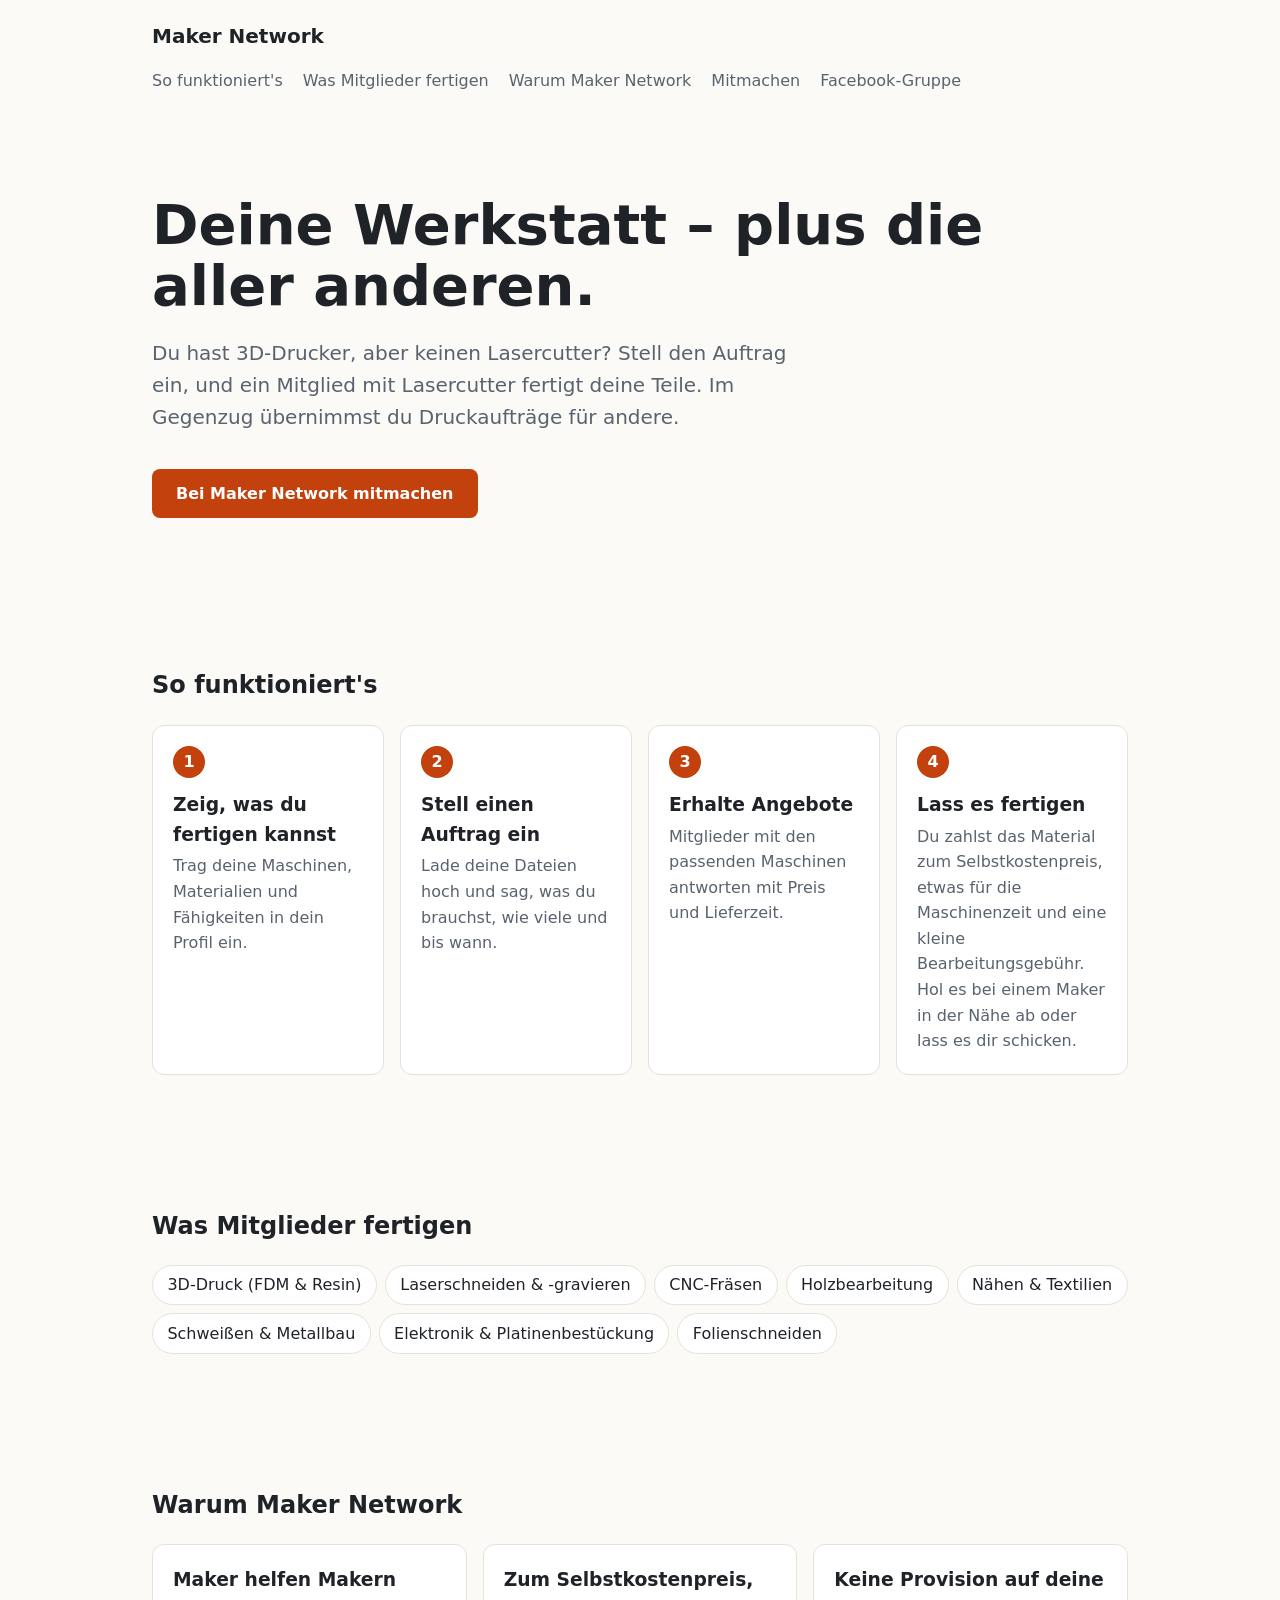
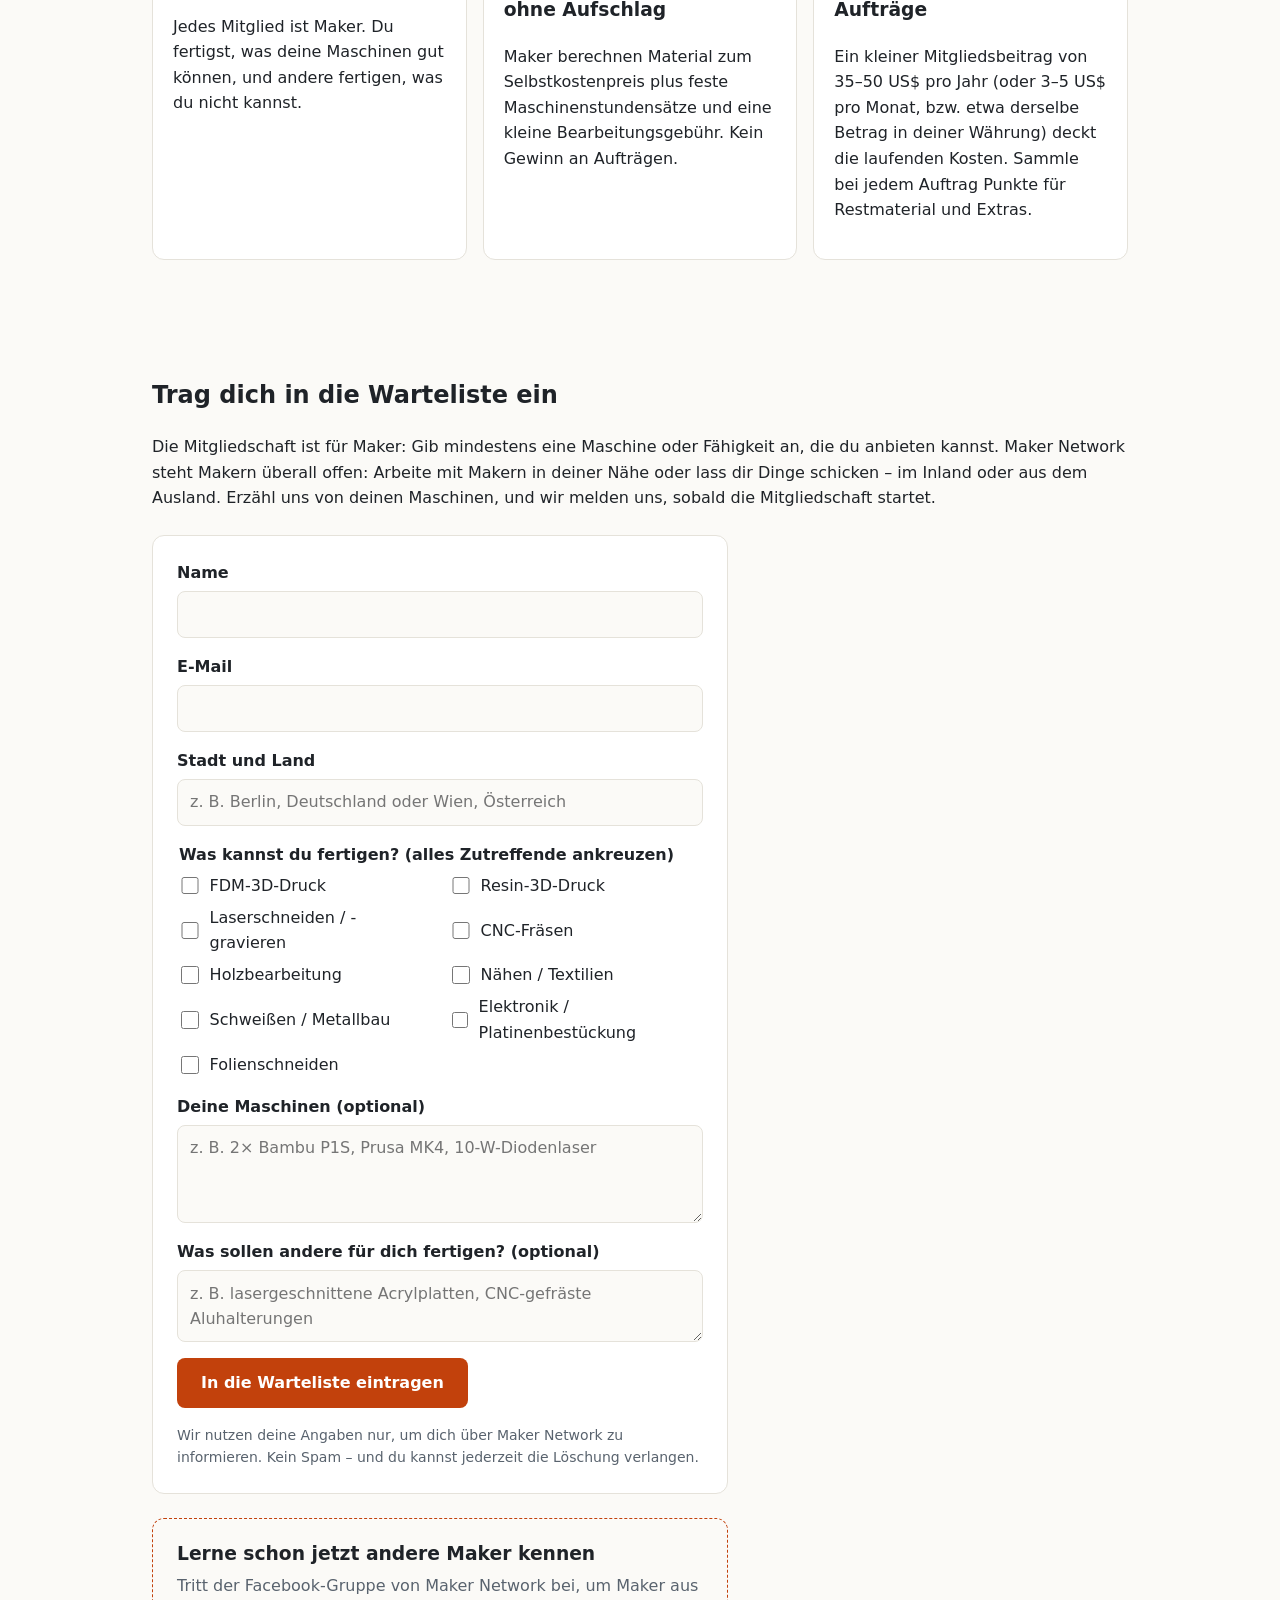
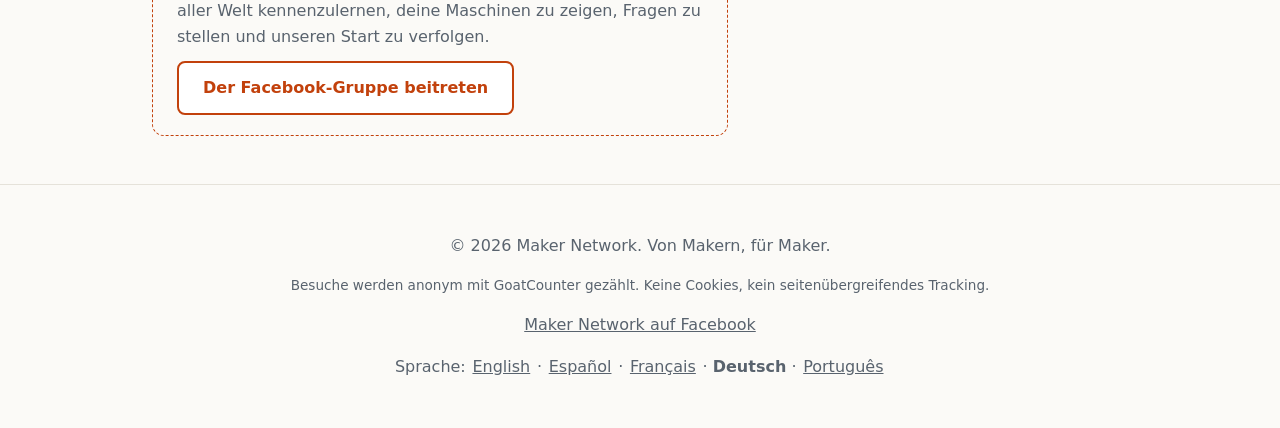
==== de/index.html @ f3e30fc7 "Add Spanish, French, German and Portuguese versions of the website The page is now generated from sr" ====
<!DOCTYPE html>
<html lang="de">
<head>
  <meta charset="utf-8">
  <meta name="viewport" content="width=device-width, initial-scale=1">
  <title>Maker Network: Maker fertigen füreinander</title>
  <meta name="description" content="Ein Netzwerk von Makern, die Dinge füreinander fertigen. Stelle einen Auftrag ein, und ein Mitglied mit der passenden Maschine fertigt ihn – zum Selbstkostenpreis.">
  <link rel="stylesheet" href="../styles.css">
<link rel="alternate" hreflang="en" href="https://macdat-git.github.io/maker-network-website/">
  <link rel="alternate" hreflang="es" href="https://macdat-git.github.io/maker-network-website/es/">
  <link rel="alternate" hreflang="fr" href="https://macdat-git.github.io/maker-network-website/fr/">
  <link rel="alternate" hreflang="de" href="https://macdat-git.github.io/maker-network-website/de/">
  <link rel="alternate" hreflang="pt" href="https://macdat-git.github.io/maker-network-website/pt/">
  <link rel="alternate" hreflang="x-default" href="https://macdat-git.github.io/maker-network-website/">
  <meta property="og:type" content="website">
  <meta property="og:title" content="Maker Network: Maker fertigen füreinander">
  <meta property="og:description" content="Maker auf der ganzen Welt fertigen füreinander – zum Selbstkostenpreis. Trag dich in die Warteliste ein.">
  <meta property="og:url" content="https://macdat-git.github.io/maker-network-website/de/">
  <meta property="og:locale" content="de_DE">
  <meta property="og:image" content="https://macdat-git.github.io/maker-network-website/social-preview.png">
  <meta property="og:image:width" content="1640">
  <meta property="og:image:height" content="856">
  <meta name="twitter:card" content="summary_large_image">
</head>
<body>
  <header class="site-header">
    <a class="logo" href="./">Maker Network</a>
    <nav>
      <a href="#how">So funktioniert's</a>
      <a href="#capabilities">Was Mitglieder fertigen</a>
      <a href="#why">Warum Maker Network</a>
      <a href="#join">Mitmachen</a>
      <a href="https://www.facebook.com/groups/957347337170363" target="_blank" rel="noopener" data-goatcounter-click="facebook-group-menu">Facebook-Gruppe</a>
    </nav>
  </header>

  <main>
    <section class="hero">
      <h1>Deine Werkstatt – plus die aller anderen.</h1>
      <p>Du hast 3D-Drucker, aber keinen Lasercutter? Stell den Auftrag ein, und ein Mitglied mit Lasercutter fertigt deine Teile. Im Gegenzug übernimmst du Druckaufträge für andere.</p>
      <a class="button" href="#join" data-goatcounter-click="join-button-top">Bei Maker Network mitmachen</a>
    </section>

    <section id="how">
      <h2>So funktioniert's</h2>
      <ol class="steps">
        <li><h3>Zeig, was du fertigen kannst</h3><p>Trag deine Maschinen, Materialien und Fähigkeiten in dein Profil ein.</p></li>
        <li><h3>Stell einen Auftrag ein</h3><p>Lade deine Dateien hoch und sag, was du brauchst, wie viele und bis wann.</p></li>
        <li><h3>Erhalte Angebote</h3><p>Mitglieder mit den passenden Maschinen antworten mit Preis und Lieferzeit.</p></li>
        <li><h3>Lass es fertigen</h3><p>Du zahlst das Material zum Selbstkostenpreis, etwas für die Maschinenzeit und eine kleine Bearbeitungsgebühr. Hol es bei einem Maker in der Nähe ab oder lass es dir schicken.</p></li>
      </ol>
    </section>

    <section id="capabilities">
      <h2>Was Mitglieder fertigen</h2>
      <ul class="tags">
        <li>3D-Druck (FDM &amp; Resin)</li>
        <li>Laserschneiden &amp; -gravieren</li>
        <li>CNC-Fräsen</li>
        <li>Holzbearbeitung</li>
        <li>Nähen &amp; Textilien</li>
        <li>Schweißen &amp; Metallbau</li>
        <li>Elektronik &amp; Platinenbestückung</li>
        <li>Folienschneiden</li>
      </ul>
    </section>

    <section id="why">
      <h2>Warum Maker Network</h2>
      <div class="cards">
        <article class="card">
          <h3>Maker helfen Makern</h3>
          <p>Jedes Mitglied ist Maker. Du fertigst, was deine Maschinen gut können, und andere fertigen, was du nicht kannst.</p>
        </article>
        <article class="card">
          <h3>Zum Selbstkostenpreis, ohne Aufschlag</h3>
          <p>Maker berechnen Material zum Selbstkostenpreis plus feste Maschinenstundensätze und eine kleine Bearbeitungsgebühr. Kein Gewinn an Aufträgen.</p>
        </article>
        <article class="card">
          <h3>Keine Provision auf deine Aufträge</h3>
          <p>Ein kleiner Mitgliedsbeitrag von 35–50 US$ pro Jahr (oder 3–5 US$ pro Monat, bzw. etwa derselbe Betrag in deiner Währung) deckt die laufenden Kosten. Sammle bei jedem Auftrag Punkte für Restmaterial und Extras.</p>
        </article>
      </div>
    </section>

    <section id="join">
      <h2>Trag dich in die Warteliste ein</h2>
      <p>Die Mitgliedschaft ist für Maker: Gib mindestens eine Maschine oder Fähigkeit an, die du anbieten kannst. Maker Network steht Makern überall offen: Arbeite mit Makern in deiner Nähe oder lass dir Dinge schicken – im Inland oder aus dem Ausland. Erzähl uns von deinen Maschinen, und wir melden uns, sobald die Mitgliedschaft startet.</p>

      <!-- To turn the form on: create a free form at https://formspree.io (or a similar
           form service), then put its endpoint URL in data-endpoint below. -->
      <form id="signup" class="signup" method="POST" data-endpoint="https://formspree.io/f/meagjonw"
        data-msg-soon="Die Warteliste öffnet bald." data-msg-tick="Bitte kreuze mindestens eine Sache an, die du fertigen kannst." data-msg-sending="Wird gesendet …"
        data-msg-thanks="Danke! Du stehst auf der Liste. Wir melden uns, sobald die Mitgliedschaft startet." data-msg-error="Leider ist etwas schiefgelaufen. Bitte versuch es noch einmal.">
        <input type="hidden" name="language" value="de">
        <div class="field">
          <label for="name">Name</label>
          <input id="name" name="name" autocomplete="name" required>
        </div>
        <div class="field">
          <label for="email">E-Mail</label>
          <input id="email" name="email" type="email" autocomplete="email" required>
        </div>
        <div class="field">
          <label for="area">Stadt und Land</label>
          <input id="area" name="area" placeholder="z. B. Berlin, Deutschland oder Wien, Österreich" required>
        </div>
        <fieldset class="field">
          <legend>Was kannst du fertigen? (alles Zutreffende ankreuzen)</legend>
          <div class="checks">
            <label><input type="checkbox" name="capabilities" value="FDM 3D printing"> FDM-3D-Druck</label>
            <label><input type="checkbox" name="capabilities" value="Resin 3D printing"> Resin-3D-Druck</label>
            <label><input type="checkbox" name="capabilities" value="Laser cutting / engraving"> Laserschneiden / -gravieren</label>
            <label><input type="checkbox" name="capabilities" value="CNC routing / milling"> CNC-Fräsen</label>
            <label><input type="checkbox" name="capabilities" value="Woodworking"> Holzbearbeitung</label>
            <label><input type="checkbox" name="capabilities" value="Sewing / textiles"> Nähen / Textilien</label>
            <label><input type="checkbox" name="capabilities" value="Welding / metalwork"> Schweißen / Metallbau</label>
            <label><input type="checkbox" name="capabilities" value="Electronics / PCB assembly"> Elektronik / Platinenbestückung</label>
            <label><input type="checkbox" name="capabilities" value="Vinyl cutting"> Folienschneiden</label>
          </div>
        </fieldset>
        <div class="field">
          <label for="machines">Deine Maschinen (optional)</label>
          <textarea id="machines" name="machines" rows="3" placeholder="z. B. 2× Bambu P1S, Prusa MK4, 10-W-Diodenlaser"></textarea>
        </div>
        <div class="field">
          <label for="need">Was sollen andere für dich fertigen? (optional)</label>
          <textarea id="need" name="need" rows="2" placeholder="z. B. lasergeschnittene Acrylplatten, CNC-gefräste Aluhalterungen"></textarea>
        </div>
        <button class="button" type="submit" data-goatcounter-click="signup-button-click">In die Warteliste eintragen</button>
        <p class="form-note">Wir nutzen deine Angaben nur, um dich über Maker Network zu informieren. Kein Spam – und du kannst jederzeit die Löschung verlangen.</p>
        <p class="form-status" role="status" aria-live="polite"></p>
      </form>

      <div class="community">
        <h3>Lerne schon jetzt andere Maker kennen</h3>
        <p>Tritt der Facebook-Gruppe von Maker Network bei, um Maker aus aller Welt kennenzulernen, deine Maschinen zu zeigen, Fragen zu stellen und unseren Start zu verfolgen.</p>
        <a class="button secondary" href="https://www.facebook.com/groups/957347337170363" target="_blank" rel="noopener" data-goatcounter-click="facebook-group-join-section">Der Facebook-Gruppe beitreten</a>
      </div>
    </section>
  </main>

  <footer class="site-footer">
    <p>&copy; <span id="year"></span> Maker Network. Von Makern, für Maker.</p>
    <p class="small-print">Besuche werden anonym mit GoatCounter gezählt. Keine Cookies, kein seitenübergreifendes Tracking.</p>
    <p><a href="https://www.facebook.com/groups/957347337170363" target="_blank" rel="noopener" data-goatcounter-click="facebook-group-footer">Maker Network auf Facebook</a></p>
    <p class="languages"><span>Sprache:</span> <a href="../" hreflang="en" lang="en" data-lang="en">English</a> · <a href="../es/" hreflang="es" lang="es" data-lang="es">Español</a> · <a href="../fr/" hreflang="fr" lang="fr" data-lang="fr">Français</a> · <strong>Deutsch</strong> · <a href="../pt/" hreflang="pt" lang="pt" data-lang="pt">Português</a></p>
  </footer>
  <script src="../main.js"></script>
  <!-- Visit counts: GoatCounter (no cookies). Dashboard: https://macdat.goatcounter.com -->
  <script data-goatcounter="https://macdat.goatcounter.com/count" async src="https://gc.zgo.at/count.js"></script>
</body>
</html>
---- styles.css ----
:root {
  --ink: #1f2328;
  --muted: #59636e;
  --bg: #fbfaf7;
  --surface: #ffffff;
  --accent: #c2410c;
  --accent-ink: #ffffff;
  --border: #e5e2da;
  --max: 64rem;
}

* { box-sizing: border-box; }

body {
  margin: 0;
  font-family: system-ui, -apple-system, "Segoe UI", Roboto, sans-serif;
  color: var(--ink);
  background: var(--bg);
  line-height: 1.6;
}

.site-header {
  display: flex;
  flex-wrap: wrap;
  gap: 1rem;
  justify-content: space-between;
  align-items: center;
  max-width: var(--max);
  margin: 0 auto;
  padding: 1.25rem 1.5rem;
}

.logo { font-weight: 700; font-size: 1.25rem; color: var(--ink); text-decoration: none; }
nav { display: flex; flex-wrap: wrap; gap: 1.25rem; }
nav a { color: var(--muted); text-decoration: none; }
nav a:hover { color: var(--accent); }

main section {
  max-width: var(--max);
  margin: 0 auto;
  padding: 3rem 1.5rem;
}

.hero { padding-top: 5rem; padding-bottom: 5rem; }
.hero h1 { font-size: clamp(2rem, 5vw, 3.5rem); line-height: 1.1; margin: 0 0 1rem; }
.hero p { font-size: 1.25rem; color: var(--muted); max-width: 40rem; }

.button {
  display: inline-block;
  margin-top: 1rem;
  padding: 0.75rem 1.5rem;
  background: var(--accent);
  color: var(--accent-ink);
  border-radius: 0.5rem;
  text-decoration: none;
  font-weight: 600;
}

.cards {
  display: grid;
  grid-template-columns: repeat(auto-fit, minmax(14rem, 1fr));
  gap: 1rem;
}

.card {
  background: var(--surface);
  border: 1px solid var(--border);
  border-radius: 0.75rem;
  padding: 1.25rem;
}
.card h3 { margin-top: 0; }

.site-footer {
  border-top: 1px solid var(--border);
  text-align: center;
  color: var(--muted);
  padding: 2rem 1.5rem;
}

.steps {
  list-style: none;
  counter-reset: step;
  padding: 0;
  display: grid;
  grid-template-columns: repeat(auto-fit, minmax(13rem, 1fr));
  gap: 1rem;
}
.steps li {
  counter-increment: step;
  background: var(--surface);
  border: 1px solid var(--border);
  border-radius: 0.75rem;
  padding: 1.25rem;
}
.steps li::before {
  content: counter(step);
  display: inline-grid;
  place-items: center;
  width: 2rem;
  height: 2rem;
  border-radius: 50%;
  background: var(--accent);
  color: var(--accent-ink);
  font-weight: 700;
}
.steps h3 { margin: 0.75rem 0 0.25rem; }
.steps p { margin: 0; color: var(--muted); }

.tags {
  list-style: none;
  padding: 0;
  display: flex;
  flex-wrap: wrap;
  gap: 0.5rem;
}
.tags li {
  background: var(--surface);
  border: 1px solid var(--border);
  border-radius: 999px;
  padding: 0.4rem 0.9rem;
}

.placeholder { color: var(--muted); font-style: italic; }

.signup {
  display: grid;
  gap: 1rem;
  max-width: 36rem;
  margin-top: 1.5rem;
  background: var(--surface);
  border: 1px solid var(--border);
  border-radius: 0.75rem;
  padding: 1.5rem;
}
.field { display: grid; gap: 0.35rem; border: 0; padding: 0; margin: 0; }
.field label, .field legend { font-weight: 600; }
.field legend { margin-bottom: 0.35rem; }
input, textarea {
  font: inherit;
  padding: 0.6rem 0.75rem;
  border: 1px solid var(--border);
  border-radius: 0.5rem;
  background: var(--bg);
  color: var(--ink);
}
input:focus, textarea:focus { outline: 2px solid var(--accent); outline-offset: 1px; }
.checks {
  display: grid;
  grid-template-columns: repeat(auto-fit, minmax(14rem, 1fr));
  gap: 0.4rem 1rem;
}
.checks label { font-weight: 400; display: flex; gap: 0.5rem; align-items: center; }
.checks input { width: 1.1rem; height: 1.1rem; }
.signup .button { justify-self: start; border: 0; cursor: pointer; font: inherit; font-weight: 600; margin-top: 0; }
.signup .button:disabled { opacity: 0.5; cursor: not-allowed; }
.form-note { font-size: 0.875rem; color: var(--muted); margin: 0; }
.form-status { margin: 0; font-weight: 600; }
.form-status:empty { display: none; }

.community {
  max-width: 36rem;
  margin-top: 1.5rem;
  padding: 1.25rem 1.5rem;
  border: 1px dashed var(--accent);
  border-radius: 0.75rem;
}
.community h3 { margin: 0 0 0.25rem; }
.community p { margin: 0 0 0.75rem; color: var(--muted); }
.button.secondary { background: var(--surface); color: var(--accent); border: 2px solid var(--accent); margin-top: 0; }
.site-footer a { color: var(--muted); }
.small-print { font-size: 0.85rem; }
.languages a { margin: 0 0.1rem; }
.languages span { color: var(--muted); }
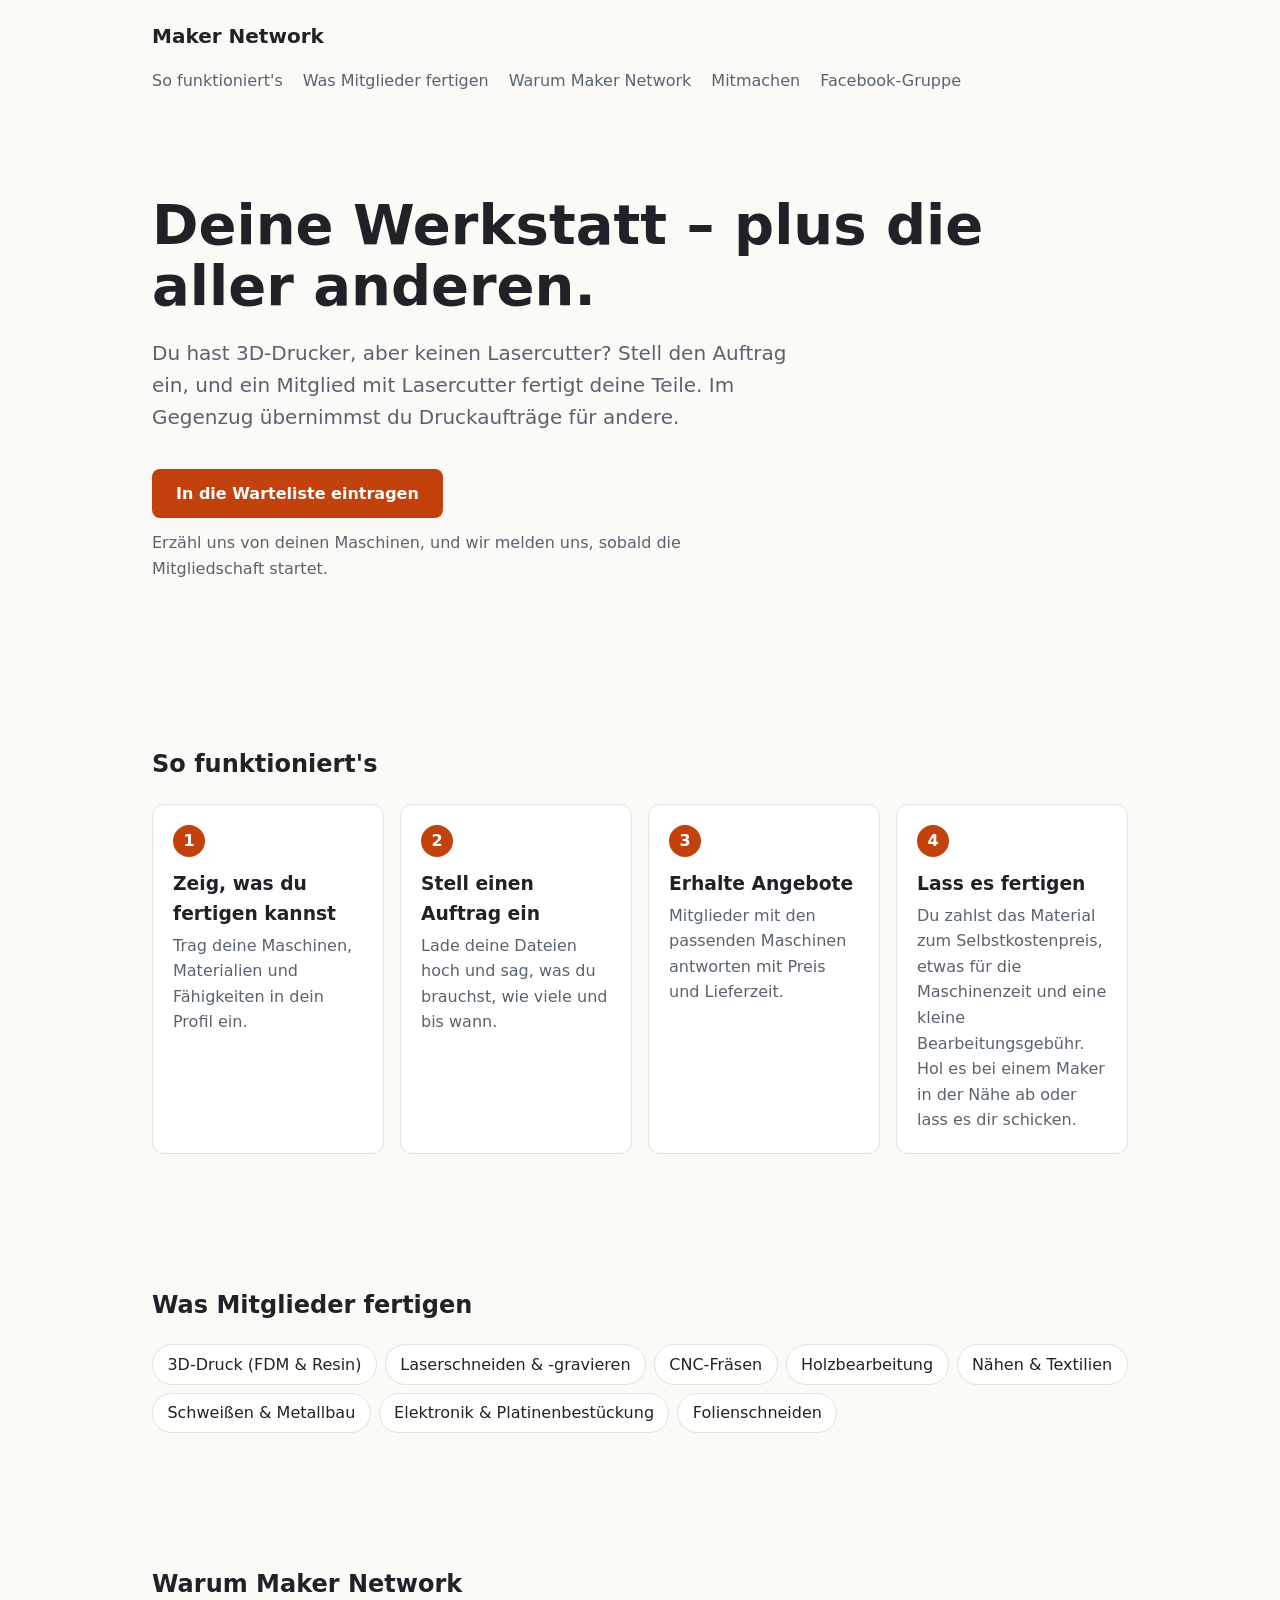
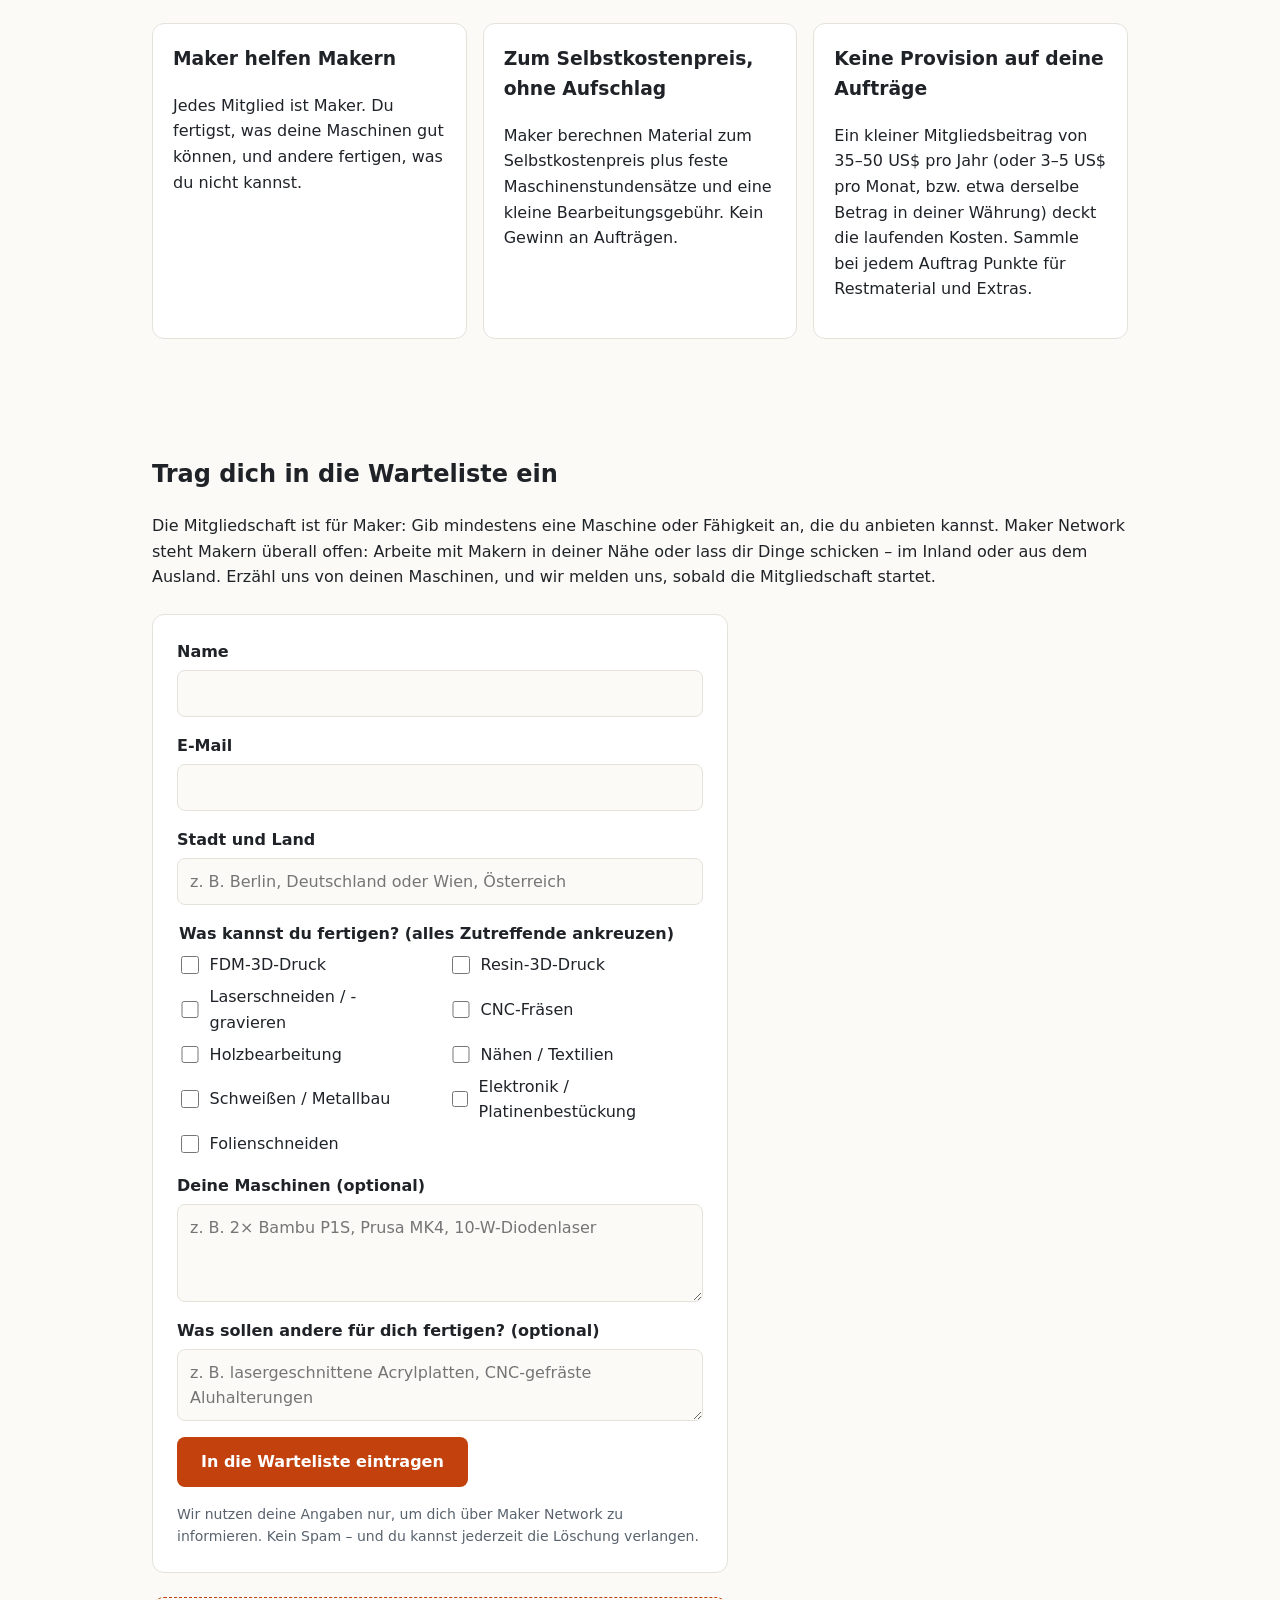
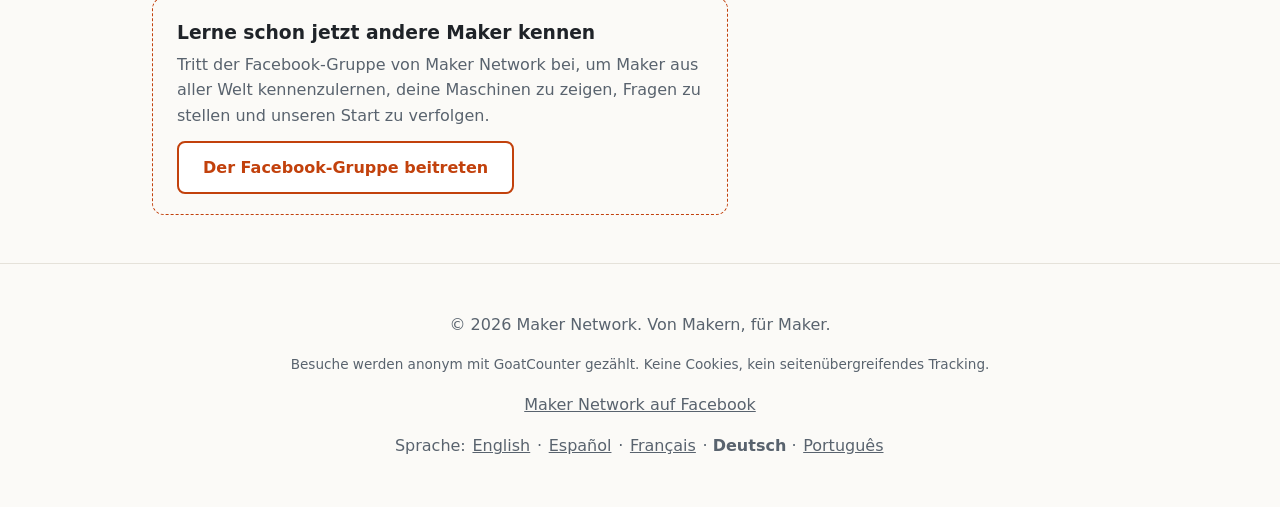
==== commit b21cdebf: "Change the top button to 'Join the waiting list' with a note The hero button now says 'Join the wait" ====
--- a/de/index.html
+++ b/de/index.html
@@ -38,7 +38,8 @@
     <section class="hero">
       <h1>Deine Werkstatt – plus die aller anderen.</h1>
       <p>Du hast 3D-Drucker, aber keinen Lasercutter? Stell den Auftrag ein, und ein Mitglied mit Lasercutter fertigt deine Teile. Im Gegenzug übernimmst du Druckaufträge für andere.</p>
-      <a class="button" href="#join" data-goatcounter-click="join-button-top">Bei Maker Network mitmachen</a>
+      <a class="button" href="#join" data-goatcounter-click="join-button-top">In die Warteliste eintragen</a>
+      <p class="hero-note">Erzähl uns von deinen Maschinen, und wir melden uns, sobald die Mitgliedschaft startet.</p>
     </section>
 
     <section id="how">
--- a/styles.css
+++ b/styles.css
@@ -171,3 +171,5 @@
 .small-print { font-size: 0.85rem; }
 .languages a { margin: 0 0.1rem; }
 .languages span { color: var(--muted); }
+
+.hero .hero-note { font-size: 1rem; margin-top: 0.75rem; }
